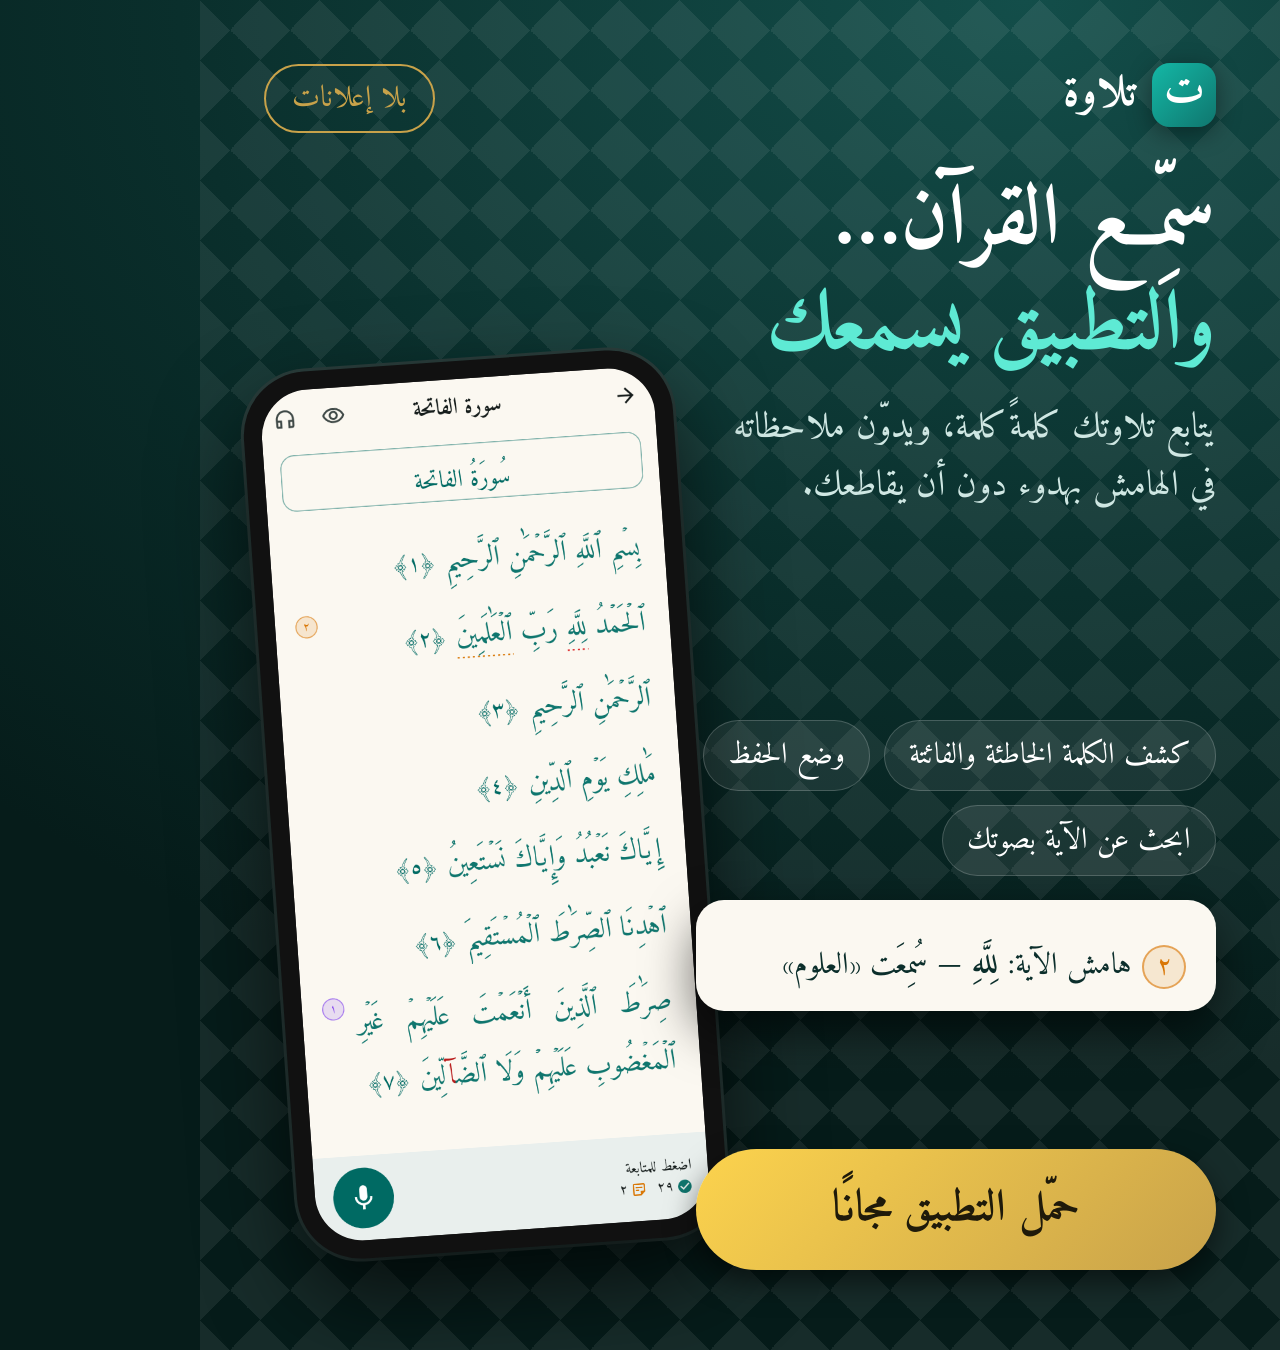
==== docs/marketing/src/feed_margin.html @ 45f48504 "Add sponsored ad campaign plan and creatives Feed (4:5) and story (9:16) creatives rendered from HTM" ====
<!doctype html><html lang="ar" dir="rtl"><head><meta charset="utf-8"><link rel="stylesheet" href="ad.css">
<style>
  :root { --w: 1080px; --h: 1350px; }
  h1 { position: absolute; top: 170px; right: 64px; left: 64px; font-size: 84px; }
  .sub { position: absolute; top: 400px; right: 64px; width: 500px; font-size: 36px; }
  .phone { width: 430px; left: 70px; top: 360px; transform: rotate(-4deg); }
  .chips { position: absolute; right: 64px; top: 720px; width: 540px; }
  .note { right: 64px; top: 900px; width: 520px; }
  .cta { right: 64px; bottom: 80px; width: 520px; font-size: 44px; padding: 22px 0; }
</style></head><body>
<div class="pattern"></div>
<div class="brand"><div class="logo">ت</div>تلاوة</div>
<div class="badge-free">بلا إعلانات</div>
<h1>سمِّع القرآن…<br><span class="hl">والتطبيق يسمعك</span></h1>
<p class="sub">يتابع تلاوتك كلمةً كلمة، ويدوّن ملاحظاته في الهامش بهدوء دون أن يقاطعك.</p>
<div class="phone"><img src="../../screenshots/margin.png"></div>
<div class="chips"><span class="chip">كشف الكلمة الخاطئة والفائتة</span><span class="chip">وضع الحفظ</span><span class="chip">ابحث عن الآية بصوتك</span></div>
<div class="note"><span class="dot amber">٢</span>هامش الآية: <b>لِلَّهِ</b> — سُمِعَت «العلوم»</div>
<div class="cta">حمّل التطبيق مجانًا</div>
</body></html>
---- docs/marketing/src/ad.css ----
@font-face { font-family: Amiri; src: url(../../../app/assets/fonts/Amiri-Regular.ttf); }
@font-face { font-family: Amiri; font-weight: 700; src: url(../../../app/assets/fonts/Amiri-Bold.ttf); }
@font-face { font-family: AmiriQuran; src: url(../../../app/assets/fonts/AmiriQuran.ttf); }
:root {
  --ink: #0b2e2b; --teal: #0f766e; --teal-dark: #0a4f4a; --sand: #fbf8f1; --gold: #c8a24a;
  --amber: #d97706; --violet: #7c3aed;
}
* { box-sizing: border-box; margin: 0; padding: 0; }
body { width: var(--w); height: var(--h); overflow: hidden; font-family: Amiri, serif; direction: rtl;
  background: radial-gradient(120% 80% at 80% 0%, #134e4a 0%, #0a2f2c 55%, #061c1a 100%); color: #fff; position: relative; }
.pattern { position: absolute; inset: 0; opacity: .07;
  background-image: repeating-conic-gradient(from 45deg, #fff 0 25%, transparent 0 50%); background-size: 60px 60px; }
.brand { position: absolute; top: 56px; right: 64px; display: flex; align-items: center; gap: 16px; font-size: 44px; font-weight: 700; }
.brand .logo { width: 64px; height: 64px; border-radius: 18px; background: linear-gradient(135deg, #14b8a6, #0f766e);
  font-family: Amiri; font-weight: 700; font-size: 44px; line-height: 58px; text-align: center; box-shadow: 0 6px 24px #0006; }
.badge-free { position: absolute; top: 64px; left: 64px; border: 2px solid var(--gold); color: var(--gold);
  border-radius: 999px; padding: 6px 26px; font-size: 30px; }
h1 { font-weight: 700; line-height: 1.25; }
h1 .hl { color: #5eead4; }
.sub { color: #cfe7e3; line-height: 1.6; }
.phone { position: absolute; border-radius: 64px; background: #111; padding: 18px; box-shadow: 0 40px 90px #000a, 0 0 0 3px #2b3f3d; }
.phone img { display: block; width: 100%; border-radius: 48px; }
.phone .screen { overflow: hidden; border-radius: 48px; }
.chips { display: flex; flex-wrap: wrap; gap: 14px; }
.chip { background: #ffffff14; border: 1px solid #ffffff30; border-radius: 999px; padding: 8px 24px; font-size: 30px; }
.cta { position: absolute; background: linear-gradient(135deg, #fcd34d, var(--gold)); color: #1f1a0a; font-weight: 700;
  border-radius: 999px; text-align: center; box-shadow: 0 12px 30px #0008; }
.note { position: absolute; background: var(--sand); color: var(--ink); border-radius: 28px; padding: 22px 30px;
  box-shadow: 0 20px 50px #0009; font-size: 30px; line-height: 1.5; }
.note b { font-family: AmiriQuran; font-size: 38px; font-weight: 400; }
.dot { display: inline-grid; place-items: center; width: 44px; height: 44px; border-radius: 50%; font-size: 26px;
  vertical-align: middle; margin-left: 10px; }
.dot.amber { color: var(--amber); background: #d9770622; border: 2px solid #d9770699; }
.dot.violet { color: var(--violet); background: #7c3aed22; border: 2px solid #7c3aed99; }
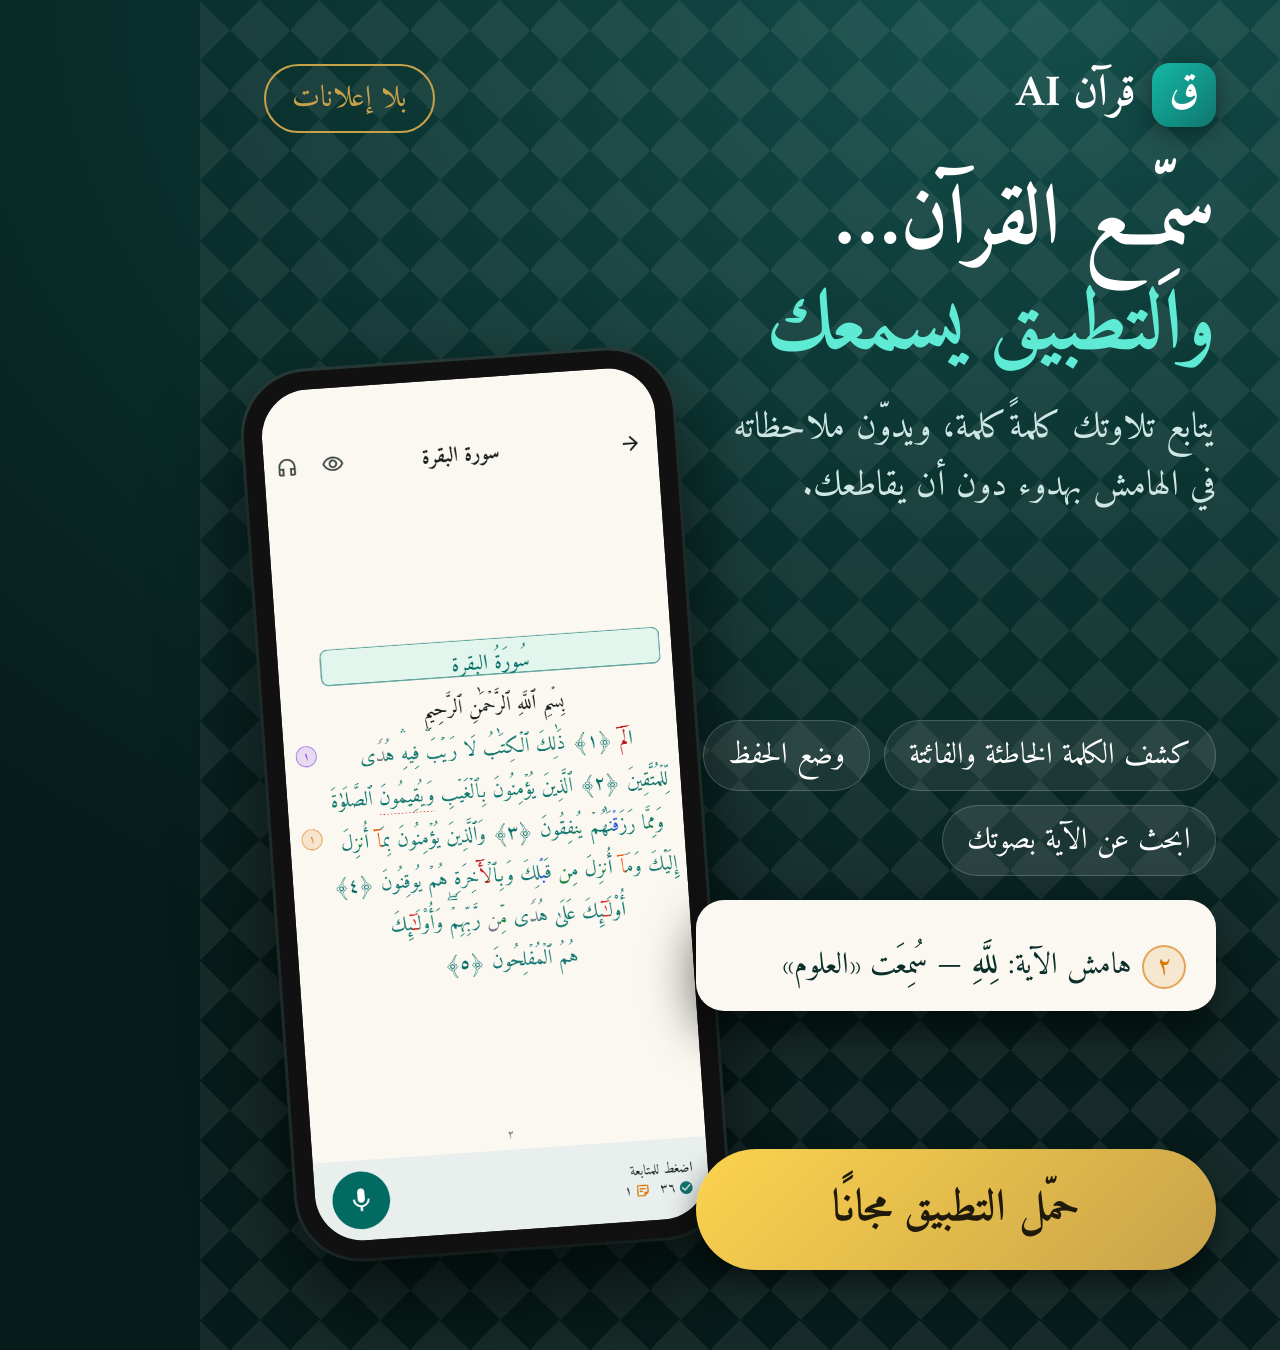
==== commit 9794c52c: "Rename ads to قرآن AI and show Madinah Mushaf screenshots Ad creatives and campaign copy use the app" ====
--- a/docs/marketing/src/feed_margin.html
+++ b/docs/marketing/src/feed_margin.html
@@ -9,7 +9,7 @@
   .cta { right: 64px; bottom: 80px; width: 520px; font-size: 44px; padding: 22px 0; }
 </style></head><body>
 <div class="pattern"></div>
-<div class="brand"><div class="logo">ت</div>تلاوة</div>
+<div class="brand"><div class="logo">ق</div>قرآن AI</div>
 <div class="badge-free">بلا إعلانات</div>
 <h1>سمِّع القرآن…<br><span class="hl">والتطبيق يسمعك</span></h1>
 <p class="sub">يتابع تلاوتك كلمةً كلمة، ويدوّن ملاحظاته في الهامش بهدوء دون أن يقاطعك.</p>
